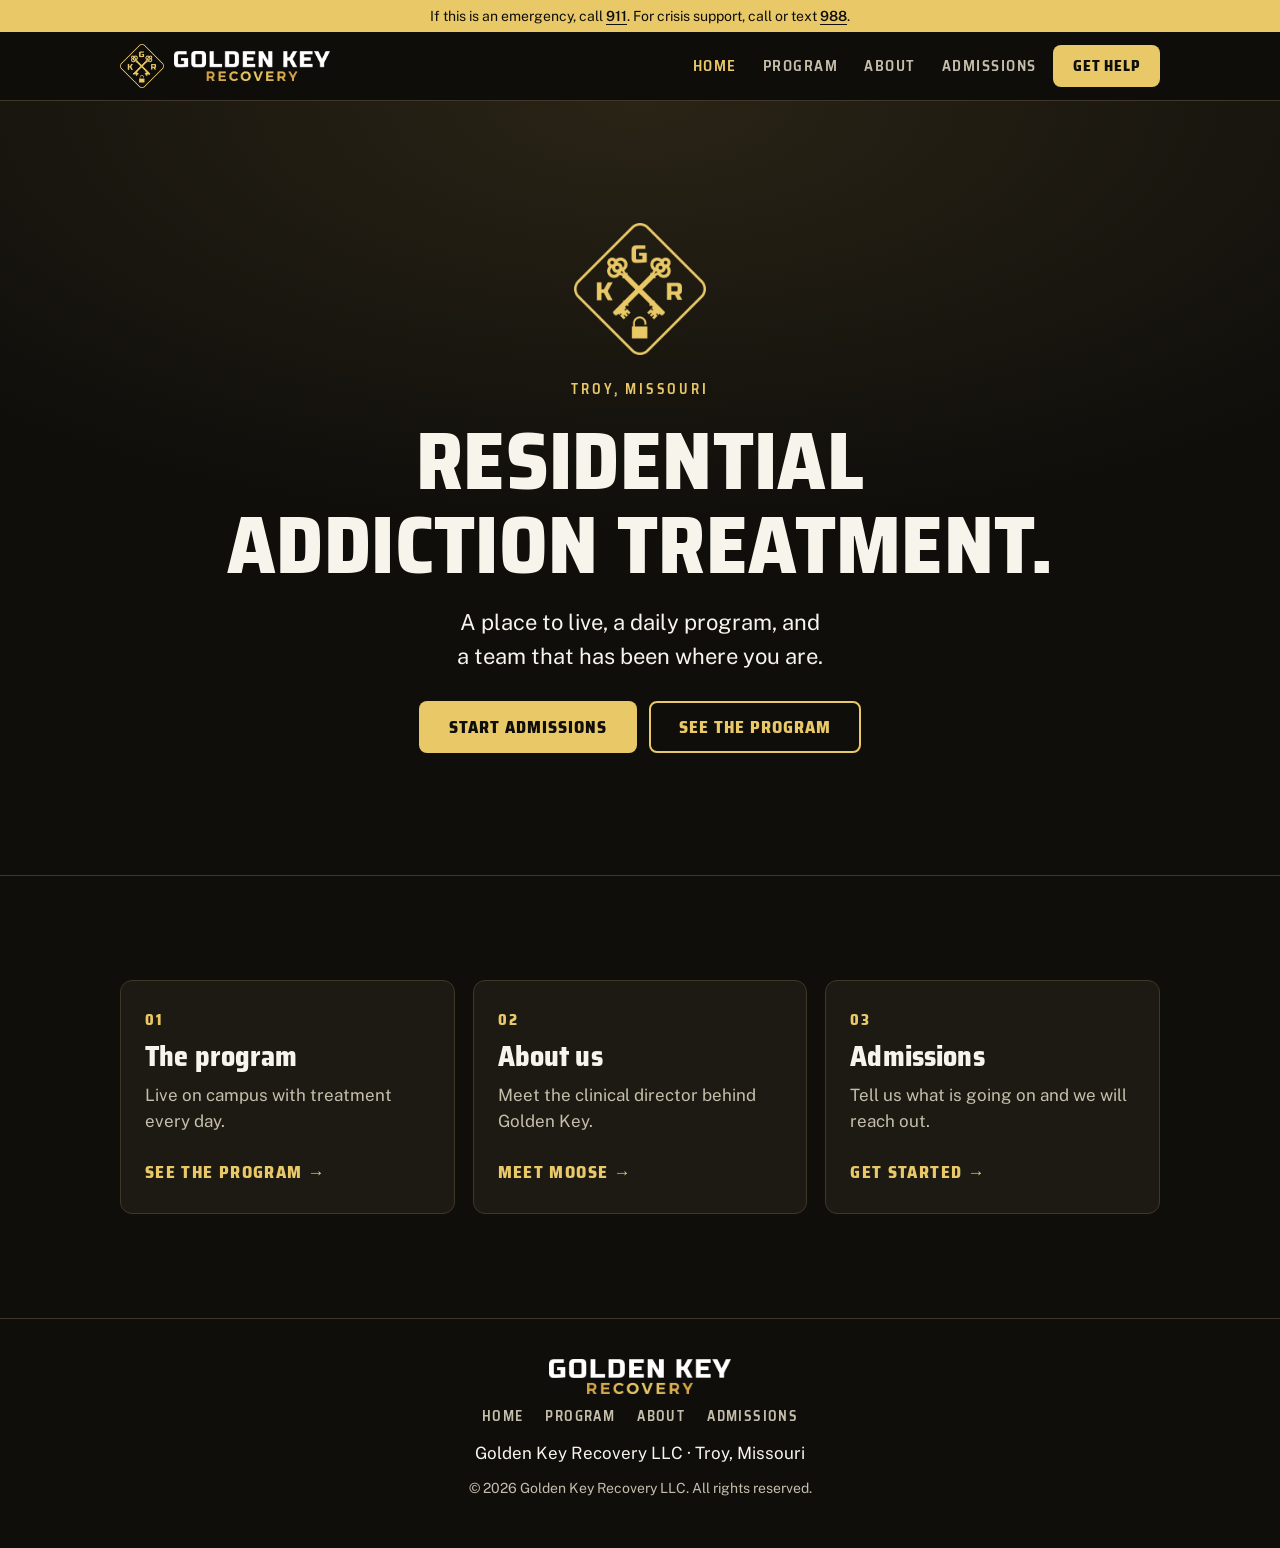
==== index.html @ 9b4f97b7 "Split site into four pages: Home, Program, About, Admissions" ====
<!doctype html>
<html lang="en">
<head>
<meta charset="utf-8">
<meta name="viewport" content="width=device-width, initial-scale=1, viewport-fit=cover">
<title>Golden Key Recovery | Residential Addiction Treatment in Troy, Missouri</title>
<meta name="description" content="Residential addiction treatment in Troy, Missouri. Help with drugs or alcohol, for you or someone you love.">
<!-- Preview build. Remove this robots tag at public launch. -->
<meta name="robots" content="noindex, nofollow">
<meta name="theme-color" content="#0F0E0B">
<link rel="icon" href="assets/favicon.png">
<link rel="stylesheet" href="css/style.css">
</head>
<body>

<a class="skip" href="#main">Skip to content</a>

<div class="strip">If this is an emergency, call <a href="tel:911">911</a>. For crisis support, call or text <a href="tel:988">988</a>.</div>

<header class="head">
  <div class="wrap head-row">
    <a class="brand" href="index.html" aria-label="Golden Key Recovery home">
      <img class="brand-mark" src="assets/mark.png" alt="" width="44" height="44">
      <img class="brand-word" src="assets/wordmark.png" alt="Golden Key Recovery" width="156" height="30">
    </a>
    <nav class="nav" aria-label="Main">
      <a href="index.html" aria-current="page">Home</a>
      <a href="program.html">Program</a>
      <a href="about.html">About</a>
      <a href="admissions.html">Admissions</a>
    </nav>
    <a class="btn btn-gold btn-sm head-cta" href="admissions.html">Get help</a>
  </div>
</header>

<main id="main">

<section class="hero" id="top" aria-labelledby="page-title">
  <!-- Background video: add assets/hero.mp4 and assets/hero.jpg, then set data-video="on" on this section. -->
  <div class="hero-media" aria-hidden="true">
    <video class="hero-video" muted loop playsinline preload="none" data-src="assets/hero.mp4"></video>
  </div>
  <div class="hero-tint" aria-hidden="true"></div>
  <div class="wrap hero-inner">
    <img class="hero-mark" src="assets/mark.png" alt="" width="132" height="132">
    <p class="label">Troy, Missouri</p>
    <h1 id="page-title">Residential addiction treatment.</h1>
    <p class="lead">A place to live, a daily program, and a team that has been where you are.</p>
    <div class="cta">
      <a class="btn btn-gold" href="admissions.html">Start admissions</a>
      <a class="btn btn-line" href="program.html">See the program</a>
    </div>
  </div>
</section>

<section class="band" aria-label="Explore">
  <div class="wrap">
    <ul class="tiles">
      <li><a class="tile" href="program.html">
        <span class="num">01</span>
        <h2>The program</h2>
        <p>Live on campus with treatment every day.</p>
        <span class="go">See the program <span aria-hidden="true">&rarr;</span></span>
      </a></li>
      <li><a class="tile" href="about.html">
        <span class="num">02</span>
        <h2>About us</h2>
        <p>Meet the clinical director behind Golden Key.</p>
        <span class="go">Meet Moose <span aria-hidden="true">&rarr;</span></span>
      </a></li>
      <li><a class="tile" href="admissions.html">
        <span class="num">03</span>
        <h2>Admissions</h2>
        <p>Tell us what is going on and we will reach out.</p>
        <span class="go">Get started <span aria-hidden="true">&rarr;</span></span>
      </a></li>
    </ul>
  </div>
</section>

</main>

<footer class="foot">
  <div class="wrap foot-row">
    <img src="assets/wordmark.png" alt="Golden Key Recovery" width="182" height="35">
    <nav class="foot-nav" aria-label="Footer">
      <a href="index.html">Home</a>
      <a href="program.html">Program</a>
      <a href="about.html">About</a>
      <a href="admissions.html">Admissions</a>
    </nav>
    <p>Golden Key Recovery LLC &middot; Troy, Missouri</p>
    <p class="fine">&copy; 2026 Golden Key Recovery LLC. All rights reserved.</p>
  </div>
</footer>

<script src="js/main.js" defer></script>
</body>
</html>
---- css/style.css ----
/* Golden Key Recovery. Brand: black, gold, white. Saira Semi Condensed + Public Sans. */

@font-face{font-family:"Saira Semi Condensed";src:url("../assets/fonts/saira-semi-condensed-latin-600-normal.woff2") format("woff2");font-weight:600;font-display:swap}
@font-face{font-family:"Saira Semi Condensed";src:url("../assets/fonts/saira-semi-condensed-latin-800-normal.woff2") format("woff2");font-weight:800;font-display:swap}
@font-face{font-family:"Public Sans";src:url("../assets/fonts/public-sans-latin-400-normal.woff2") format("woff2");font-weight:400;font-display:swap}
@font-face{font-family:"Public Sans";src:url("../assets/fonts/public-sans-latin-600-normal.woff2") format("woff2");font-weight:600;font-display:swap}

:root{
  --bg:#0F0E0B; --bg-alt:#17150F; --panel:#1D1A13;
  --fg:#F7F4EC; --muted:#C6BEAC; --line:#3F3829;
  --gold:#E8C867; --gold-deep:#CF9C40; --on-gold:#0F0E0B;
  --error:#FFB4A8;
  --display:"Saira Semi Condensed","Arial Narrow",Arial,sans-serif;
  --text:"Public Sans",-apple-system,"Segoe UI",Roboto,Arial,sans-serif;
  color-scheme:dark;
}

*,*::before,*::after{box-sizing:border-box}
html{scroll-behavior:smooth;scroll-padding-top:84px;-webkit-text-size-adjust:100%}
body{margin:0;background:var(--bg);color:var(--fg);font-family:var(--text);font-size:1.0625rem;line-height:1.55;-webkit-font-smoothing:antialiased}
h1,h2,h3,p,ul{margin:0}
ul{padding:0;list-style:none}
img{max-width:100%;height:auto;display:block}
a{color:inherit;text-underline-offset:.18em}
:focus-visible{outline:3px solid var(--gold);outline-offset:3px;border-radius:4px}

.wrap{width:100%;max-width:1080px;margin-inline:auto;padding-inline:max(20px,env(safe-area-inset-left,0px)) max(20px,env(safe-area-inset-right,0px))}
.skip{position:absolute;left:-9999px}
.skip:focus{left:12px;top:12px;z-index:50;background:var(--gold);color:var(--on-gold);padding:8px 12px;border-radius:6px}

.label{font-family:var(--display);font-weight:600;font-size:.875rem;letter-spacing:.2em;text-transform:uppercase;color:var(--gold)}
h1,h2,h3{font-family:var(--display);font-weight:800;line-height:1.05;letter-spacing:.005em;text-wrap:balance}
h1{font-size:clamp(2.6rem,8vw,5rem);text-transform:uppercase}
h2{font-size:clamp(1.9rem,5vw,3rem);margin-top:10px}
h3{font-size:1.375rem;font-weight:600}

/* Buttons */
.btn{display:inline-flex;align-items:center;justify-content:center;min-height:52px;padding:0 28px;border-radius:8px;border:2px solid transparent;font-family:var(--display);font-weight:800;font-size:1.0625rem;letter-spacing:.06em;text-transform:uppercase;text-decoration:none;cursor:pointer;transition:background .15s,color .15s,border-color .15s}
.btn-gold{background:var(--gold);color:var(--on-gold)}
.btn-gold:hover{background:#F2D98A}
.btn-line{border-color:var(--gold);color:var(--gold)}
.btn-line:hover{background:var(--gold);color:var(--on-gold)}
.btn-sm{min-height:42px;padding:0 18px;font-size:.9375rem}
.btn-wide{width:100%}

/* Top strip and header */
.strip{background:var(--gold);color:var(--on-gold);text-align:center;font-size:.875rem;line-height:1.3;padding:7px 16px}
.strip a{font-weight:600}
.head{position:sticky;top:0;z-index:20;background:rgba(15,14,11,.92);backdrop-filter:blur(8px);border-bottom:1px solid var(--line)}
.head-row{display:flex;align-items:center;gap:16px;min-height:68px}
.brand{display:flex;align-items:center;gap:10px;text-decoration:none;margin-right:auto}
.brand-mark{width:44px;height:44px}
.brand-word{width:156px}
.nav{display:flex;gap:26px}
.nav a{font-family:var(--display);font-weight:600;letter-spacing:.1em;text-transform:uppercase;font-size:.9375rem;text-decoration:none;color:var(--muted)}
.nav a:hover{color:var(--gold)}

/* Hero */
.hero{position:relative;isolation:isolate;display:grid;place-items:center;min-height:min(86vh,820px);padding-block:72px;overflow:hidden;text-align:center;
  background:radial-gradient(120% 90% at 50% 0%,#2A2416 0%,var(--bg) 62%)}
.hero-media,.hero-tint{position:absolute;inset:0;z-index:-1}
.hero-media{display:none}
.hero-video{width:100%;height:100%;object-fit:cover}
.hero[data-video="on"] .hero-media{display:block}
.hero[data-video="on"] .hero-tint{background:linear-gradient(180deg,rgba(15,14,11,.62) 0%,rgba(15,14,11,.5) 45%,rgba(15,14,11,.88) 100%)}
.hero-inner{display:flex;flex-direction:column;align-items:center;gap:18px}
.hero-mark{width:132px;height:132px;margin-bottom:6px}
.lead{font-size:clamp(1.125rem,2.4vw,1.375rem);color:var(--fg);max-width:34ch;text-wrap:balance}
.cta{display:flex;flex-wrap:wrap;gap:12px;justify-content:center;margin-top:10px}

/* Bands */
.band{padding-block:clamp(56px,9vw,104px);border-top:1px solid var(--line)}
.band-alt{background:var(--bg-alt)}

.cards{display:grid;grid-template-columns:repeat(3,1fr);gap:18px;margin-top:36px}
.card{background:var(--panel);border:1px solid var(--line);border-radius:12px;padding:26px 24px 28px}
.num{font-family:var(--display);font-weight:800;font-size:.9375rem;letter-spacing:.14em;color:var(--gold)}
.card h3{margin:10px 0 8px}
.card p{color:var(--muted)}

/* About */
.about{display:grid;grid-template-columns:280px 1fr;gap:clamp(28px,5vw,64px);align-items:center}
.portrait{width:280px;height:280px;border-radius:50%;object-fit:cover;border:3px solid var(--gold)}
.role{font-family:var(--display);font-weight:600;letter-spacing:.14em;text-transform:uppercase;color:var(--gold);margin:6px 0 16px}
.about-text p:not(.label):not(.role){color:var(--muted);max-width:58ch}
.creds{margin-top:20px;display:grid;gap:8px}
.creds li{position:relative;padding-left:22px}
.creds li::before{content:"";position:absolute;left:0;top:.55em;width:9px;height:9px;background:var(--gold);transform:rotate(45deg)}

/* Form */
.form-wrap{display:grid;grid-template-columns:1fr 1.25fr;gap:clamp(28px,5vw,64px);align-items:start}
.form-head p:not(.label){color:var(--muted);margin-top:14px;max-width:40ch}
.form{background:var(--panel);border:1px solid var(--line);border-radius:14px;padding:clamp(20px,3.5vw,32px);display:grid;gap:18px}
.row{display:grid;grid-template-columns:1fr 1fr;gap:16px}
.field{display:grid;gap:6px;min-width:0}
label{font-weight:600;font-size:.9375rem}
.opt{font-weight:400;color:var(--muted)}
input,select,textarea{width:100%;min-height:50px;padding:12px 14px;background:var(--bg);color:var(--fg);border:1.5px solid var(--line);border-radius:8px;font:inherit;font-size:1rem}
textarea{resize:vertical;min-height:108px}
select{appearance:none;-webkit-appearance:none;padding-right:40px;background-image:linear-gradient(45deg,transparent 50%,var(--gold) 50%),linear-gradient(135deg,var(--gold) 50%,transparent 50%);background-position:calc(100% - 20px) 55%,calc(100% - 14px) 55%;background-size:6px 6px;background-repeat:no-repeat}
input:focus,select:focus,textarea:focus{outline:none;border-color:var(--gold);box-shadow:0 0 0 3px rgba(232,200,103,.25)}
.invalid{border-color:var(--error)}
.form-error{color:var(--error);font-size:.9375rem}
.fine{font-size:.875rem;color:var(--muted)}
.form .fine{text-align:center}
[hidden]{display:none !important}

.done{background:var(--panel);border:1px solid var(--gold);border-radius:14px;padding:clamp(28px,5vw,48px);text-align:center;display:grid;justify-items:center;gap:14px}
.done h3{font-size:1.875rem;font-weight:800}
.done p{color:var(--muted);max-width:44ch}

/* Footer */
.foot{border-top:1px solid var(--line);padding-block:40px 48px;padding-bottom:max(48px,env(safe-area-inset-bottom,0px))}
.foot-row{display:grid;justify-items:center;gap:12px;text-align:center}
.foot img{width:182px}

/* Small screens */
@media (max-width:820px){
  .cards{grid-template-columns:1fr}
  .about{grid-template-columns:1fr;justify-items:center;text-align:center}
  .about-text p:not(.label):not(.role){margin-inline:auto}
  .creds{justify-items:start;width:fit-content;margin-inline:auto;text-align:left}
  .portrait{width:220px;height:220px}
  .form-wrap{grid-template-columns:1fr}
}
@media (max-width:560px){
  .nav{display:none}
  .brand-word{width:128px}
  .row{grid-template-columns:1fr}
  .hero{min-height:auto;padding-block:56px 64px}
  .hero-mark{width:104px;height:104px}
  .cta{width:100%}
  .cta .btn{width:100%}
}
@media (prefers-reduced-motion:reduce){
  html{scroll-behavior:auto}
  .btn{transition:none}
}

/* Multi-page additions */
.nav a[aria-current="page"]{color:var(--gold)}
.page-top{padding-block:clamp(48px,8vw,88px) clamp(40px,6vw,64px);background:radial-gradient(120% 120% at 50% 0%,#2A2416 0%,var(--bg) 70%)}
.page-top h1{font-size:clamp(2.2rem,6.5vw,4rem);margin-top:12px}
.page-top .lead{margin-top:16px;max-width:46ch;color:var(--muted)}

.tiles{display:grid;grid-template-columns:repeat(3,1fr);gap:18px}
.tile{display:flex;flex-direction:column;gap:10px;height:100%;background:var(--panel);border:1px solid var(--line);border-radius:12px;padding:28px 24px;text-decoration:none;transition:border-color .15s,transform .15s}
.tile:hover{border-color:var(--gold);transform:translateY(-3px)}
.tile h2{font-size:1.75rem;margin:0}
.tile p{color:var(--muted)}
.go{margin-top:auto;padding-top:14px;font-family:var(--display);font-weight:800;letter-spacing:.08em;text-transform:uppercase;color:var(--gold)}

.split{display:grid;grid-template-columns:1fr 1fr;gap:clamp(28px,5vw,64px);align-items:start}
.creds.big{margin-top:6px;gap:14px;font-size:1.125rem}

.cta-inner{display:grid;justify-items:center;text-align:center;gap:14px}
.cta-inner p{color:var(--muted)}
.cta-inner h2{margin:0}

.form-wrap{grid-template-columns:1fr 1.5fr}
.steps{list-style:none;padding:0;margin:0;display:grid;gap:26px}
.steps h3{margin:6px 0 4px}
.steps p{color:var(--muted)}

.foot-nav{display:flex;flex-wrap:wrap;justify-content:center;gap:8px 22px}
.foot-nav a{font-family:var(--display);font-weight:600;letter-spacing:.1em;text-transform:uppercase;font-size:.875rem;text-decoration:none;color:var(--muted)}
.foot-nav a:hover{color:var(--gold)}

@media (max-width:820px){
  .tiles{grid-template-columns:1fr}
  .split{grid-template-columns:1fr}
  .form-wrap{grid-template-columns:1fr}
}
@media (max-width:700px){
  .head-row{flex-wrap:wrap;padding-block:10px 0;row-gap:6px}
  .nav{display:flex;order:3;width:100%;justify-content:space-between;gap:8px;border-top:1px solid var(--line);padding-block:10px}
  .nav a{font-size:.875rem;letter-spacing:.06em;padding-block:4px}
}
@media (prefers-reduced-motion:reduce){.tile{transition:none}.tile:hover{transform:none}}
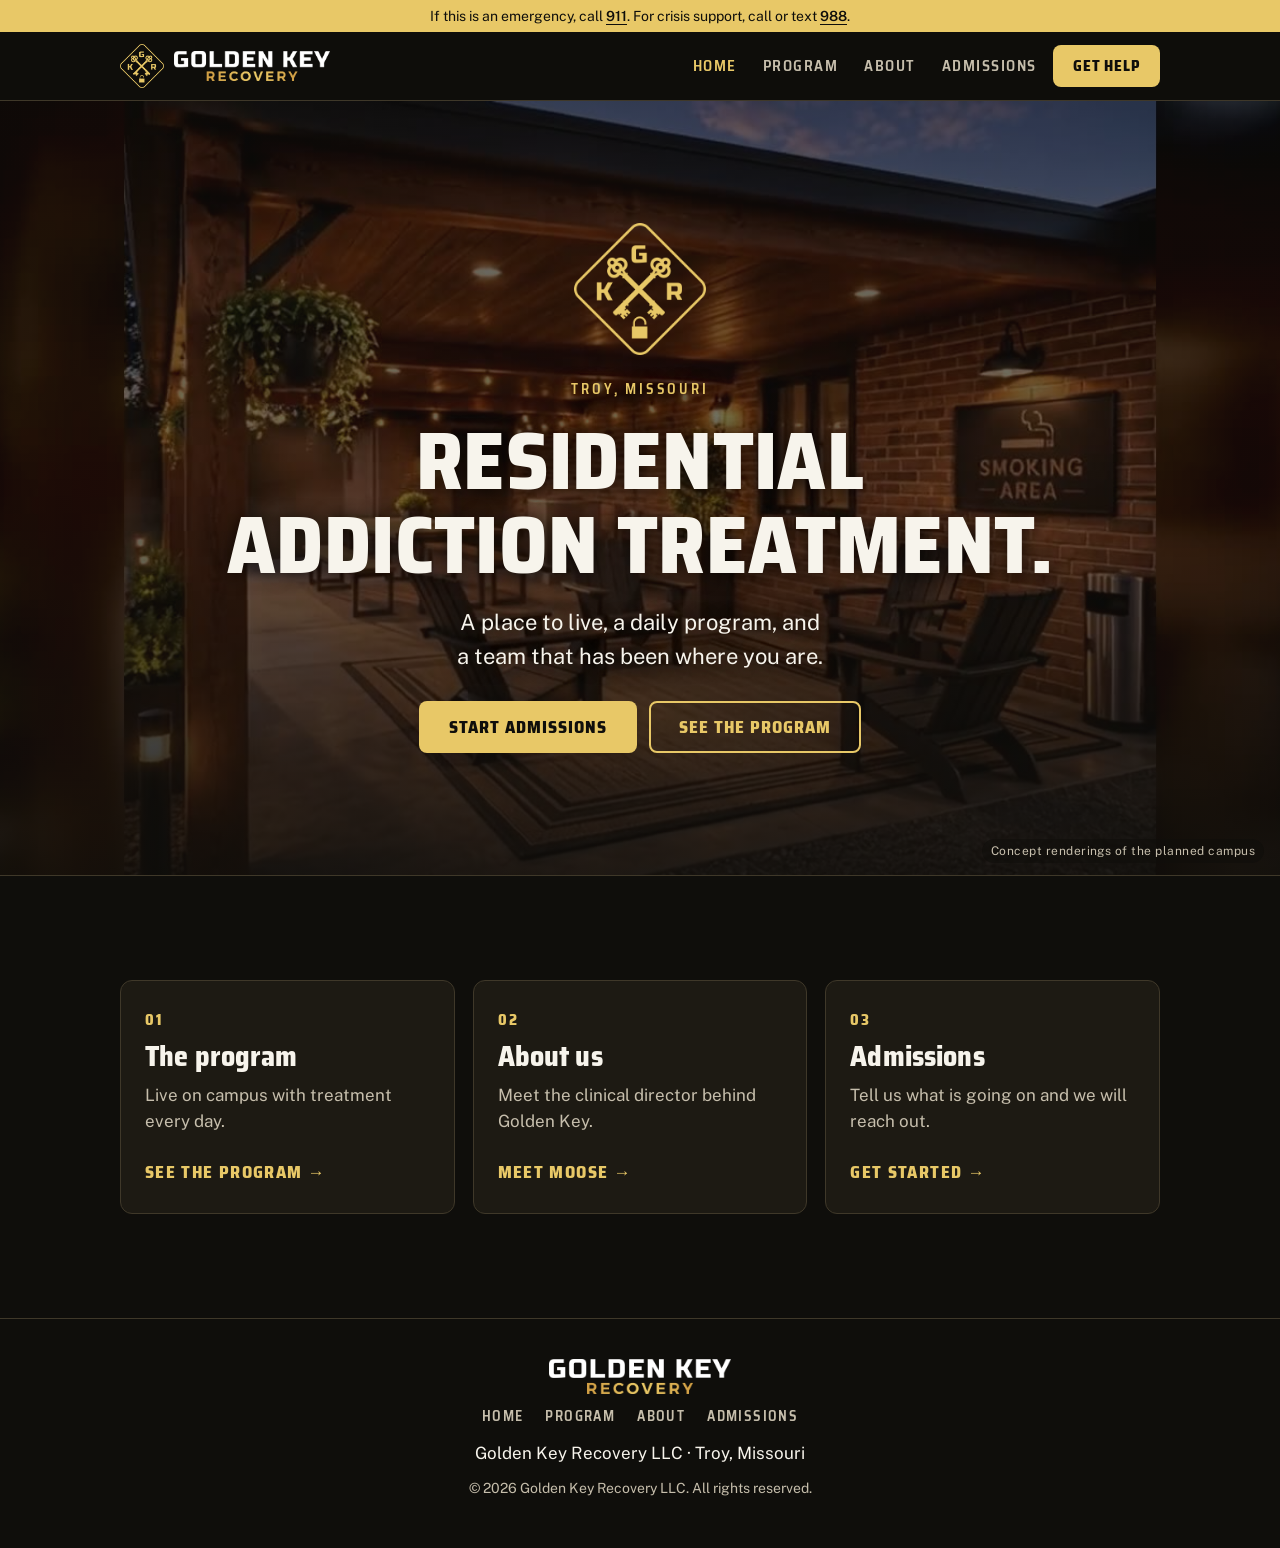
==== commit 27311107: "Add background video to home page" ====
--- a/index.html
+++ b/index.html
@@ -35,10 +35,10 @@
 
 <main id="main">
 
-<section class="hero" id="top" aria-labelledby="page-title">
-  <!-- Background video: add assets/hero.mp4 and assets/hero.jpg, then set data-video="on" on this section. -->
+<section class="hero" id="top" aria-labelledby="page-title" data-video="on">
+  <!-- Background video. Set data-video="off" to turn it off. -->
   <div class="hero-media" aria-hidden="true">
-    <video class="hero-video" muted loop playsinline preload="none" data-src="assets/hero.mp4"></video>
+    <video class="hero-video" muted loop playsinline preload="none" poster="assets/hero.jpg" data-src="assets/hero.mp4"></video>
   </div>
   <div class="hero-tint" aria-hidden="true"></div>
   <div class="wrap hero-inner">
@@ -51,6 +51,7 @@
       <a class="btn btn-line" href="program.html">See the program</a>
     </div>
   </div>
+  <p class="hero-note">Concept renderings of the planned campus</p>
 </section>
 
 <section class="band" aria-label="Explore">
--- a/css/style.css
+++ b/css/style.css
@@ -177,3 +177,10 @@
   .nav a{font-size:.875rem;letter-spacing:.06em;padding-block:4px}
 }
 @media (prefers-reduced-motion:reduce){.tile{transition:none}.tile:hover{transform:none}}
+
+/* Hero video */
+.hero[data-video="on"]{background:var(--bg)}
+.hero[data-video="on"] .hero-tint{background:linear-gradient(180deg,rgba(15,14,11,.66) 0%,rgba(15,14,11,.58) 50%,rgba(15,14,11,.9) 100%)}
+.hero[data-video="on"] h1,.hero[data-video="on"] .lead,.hero[data-video="on"] .label{text-shadow:0 2px 18px rgba(0,0,0,.75)}
+.hero-note{display:none}
+.hero[data-video="on"] .hero-note{display:block;position:absolute;right:16px;bottom:12px;margin:0;font-size:.75rem;letter-spacing:.04em;color:var(--muted);background:rgba(15,14,11,.6);padding:3px 9px;border-radius:999px}
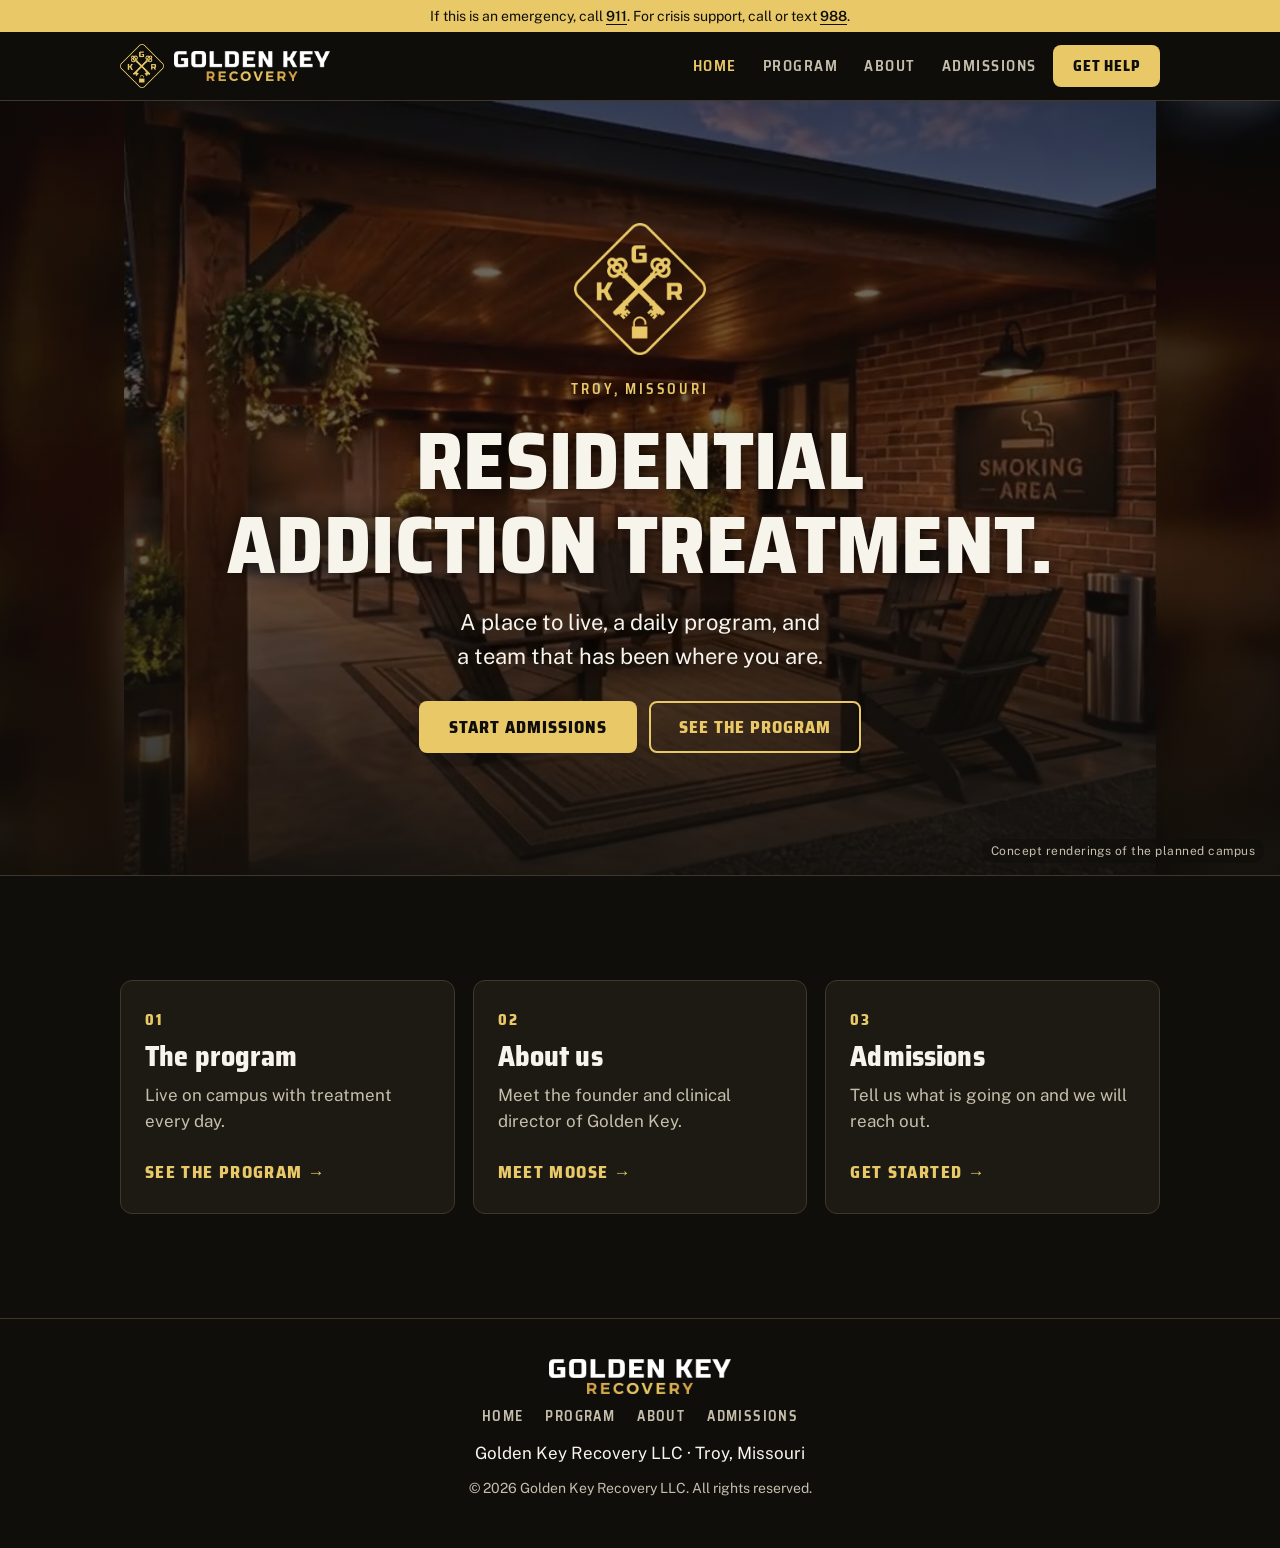
==== commit 141555bd: "Title: Founder and Clinical Director; mentoring claim to hundreds" ====
--- a/index.html
+++ b/index.html
@@ -66,7 +66,7 @@
       <li><a class="tile" href="about.html">
         <span class="num">02</span>
         <h2>About us</h2>
-        <p>Meet the clinical director behind Golden Key.</p>
+        <p>Meet the founder and clinical director of Golden Key.</p>
         <span class="go">Meet Moose <span aria-hidden="true">&rarr;</span></span>
       </a></li>
       <li><a class="tile" href="admissions.html">
--- a/css/style.css
+++ b/css/style.css
@@ -184,3 +184,8 @@
 .hero[data-video="on"] h1,.hero[data-video="on"] .lead,.hero[data-video="on"] .label{text-shadow:0 2px 18px rgba(0,0,0,.75)}
 .hero-note{display:none}
 .hero[data-video="on"] .hero-note{display:block;position:absolute;right:16px;bottom:12px;margin:0;font-size:.75rem;letter-spacing:.04em;color:var(--muted);background:rgba(15,14,11,.6);padding:3px 9px;border-radius:999px}
+
+/* About: stronger bio */
+.bio-lead{font-family:var(--display);font-weight:600;font-size:clamp(1.3rem,2.6vw,1.6rem);line-height:1.25;color:var(--fg) !important;margin-bottom:14px}
+.about-text p:not(.label):not(.role):not(.bio-lead){color:var(--fg);font-size:1.125rem}
+.creds li{font-weight:600}
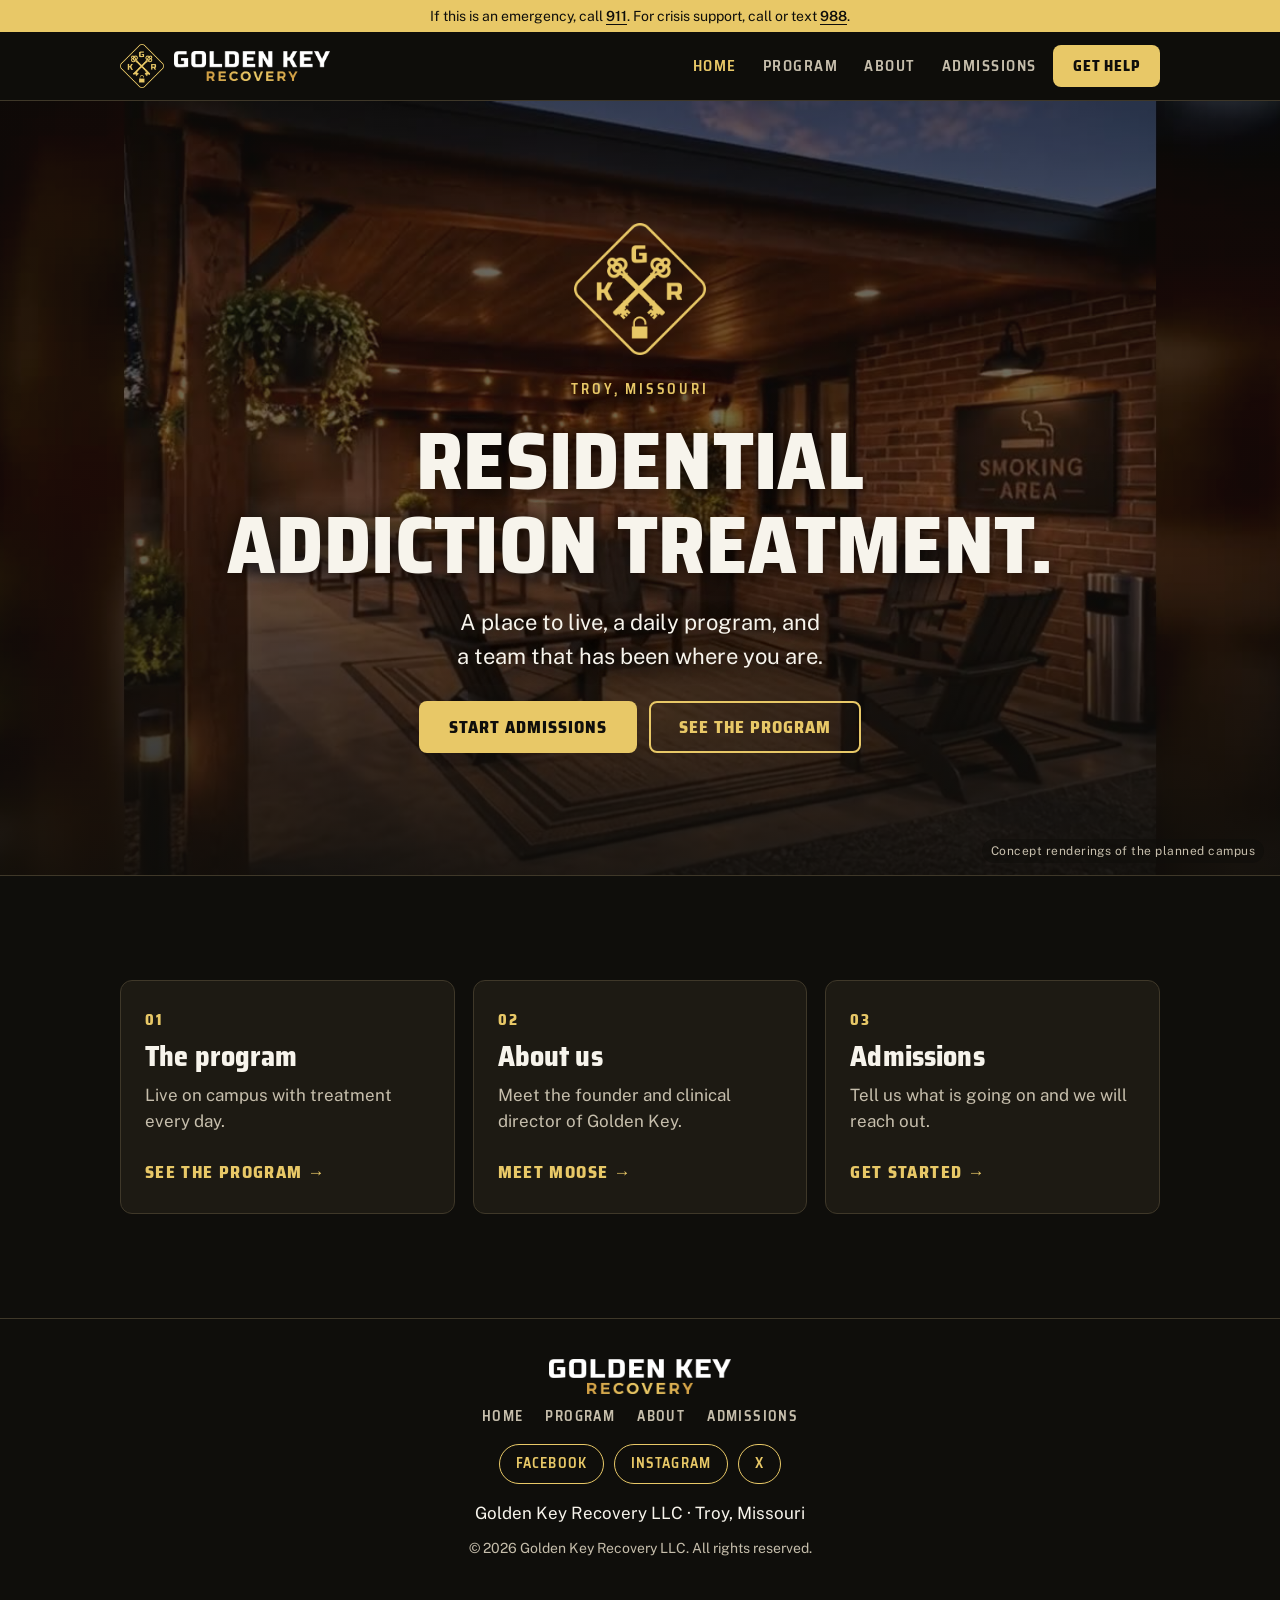
==== commit 12a00e64: "Add social links to footer and signature" ====
--- a/index.html
+++ b/index.html
@@ -90,6 +90,11 @@
       <a href="about.html">About</a>
       <a href="admissions.html">Admissions</a>
     </nav>
+    <ul class="social" aria-label="Social media">
+      <li><a href="https://www.facebook.com/GoldenKeyRecovery" target="_blank" rel="noopener">Facebook</a></li>
+      <li><a href="https://www.instagram.com/GoldenKeyRecovery" target="_blank" rel="noopener">Instagram</a></li>
+      <li><a href="https://x.com/GKRecovery" target="_blank" rel="noopener">X</a></li>
+    </ul>
     <p>Golden Key Recovery LLC &middot; Troy, Missouri</p>
     <p class="fine">&copy; 2026 Golden Key Recovery LLC. All rights reserved.</p>
   </div>
--- a/css/style.css
+++ b/css/style.css
@@ -189,3 +189,8 @@
 .bio-lead{font-family:var(--display);font-weight:600;font-size:clamp(1.3rem,2.6vw,1.6rem);line-height:1.25;color:var(--fg) !important;margin-bottom:14px}
 .about-text p:not(.label):not(.role):not(.bio-lead){color:var(--fg);font-size:1.125rem}
 .creds li{font-weight:600}
+
+/* Footer social links */
+.social{display:flex;flex-wrap:wrap;justify-content:center;gap:10px;margin:4px 0}
+.social a{display:inline-flex;align-items:center;min-height:40px;padding:0 16px;border:1.5px solid var(--gold);border-radius:999px;font-family:var(--display);font-weight:600;letter-spacing:.08em;text-transform:uppercase;font-size:.875rem;text-decoration:none;color:var(--gold)}
+.social a:hover{background:var(--gold);color:var(--on-gold)}
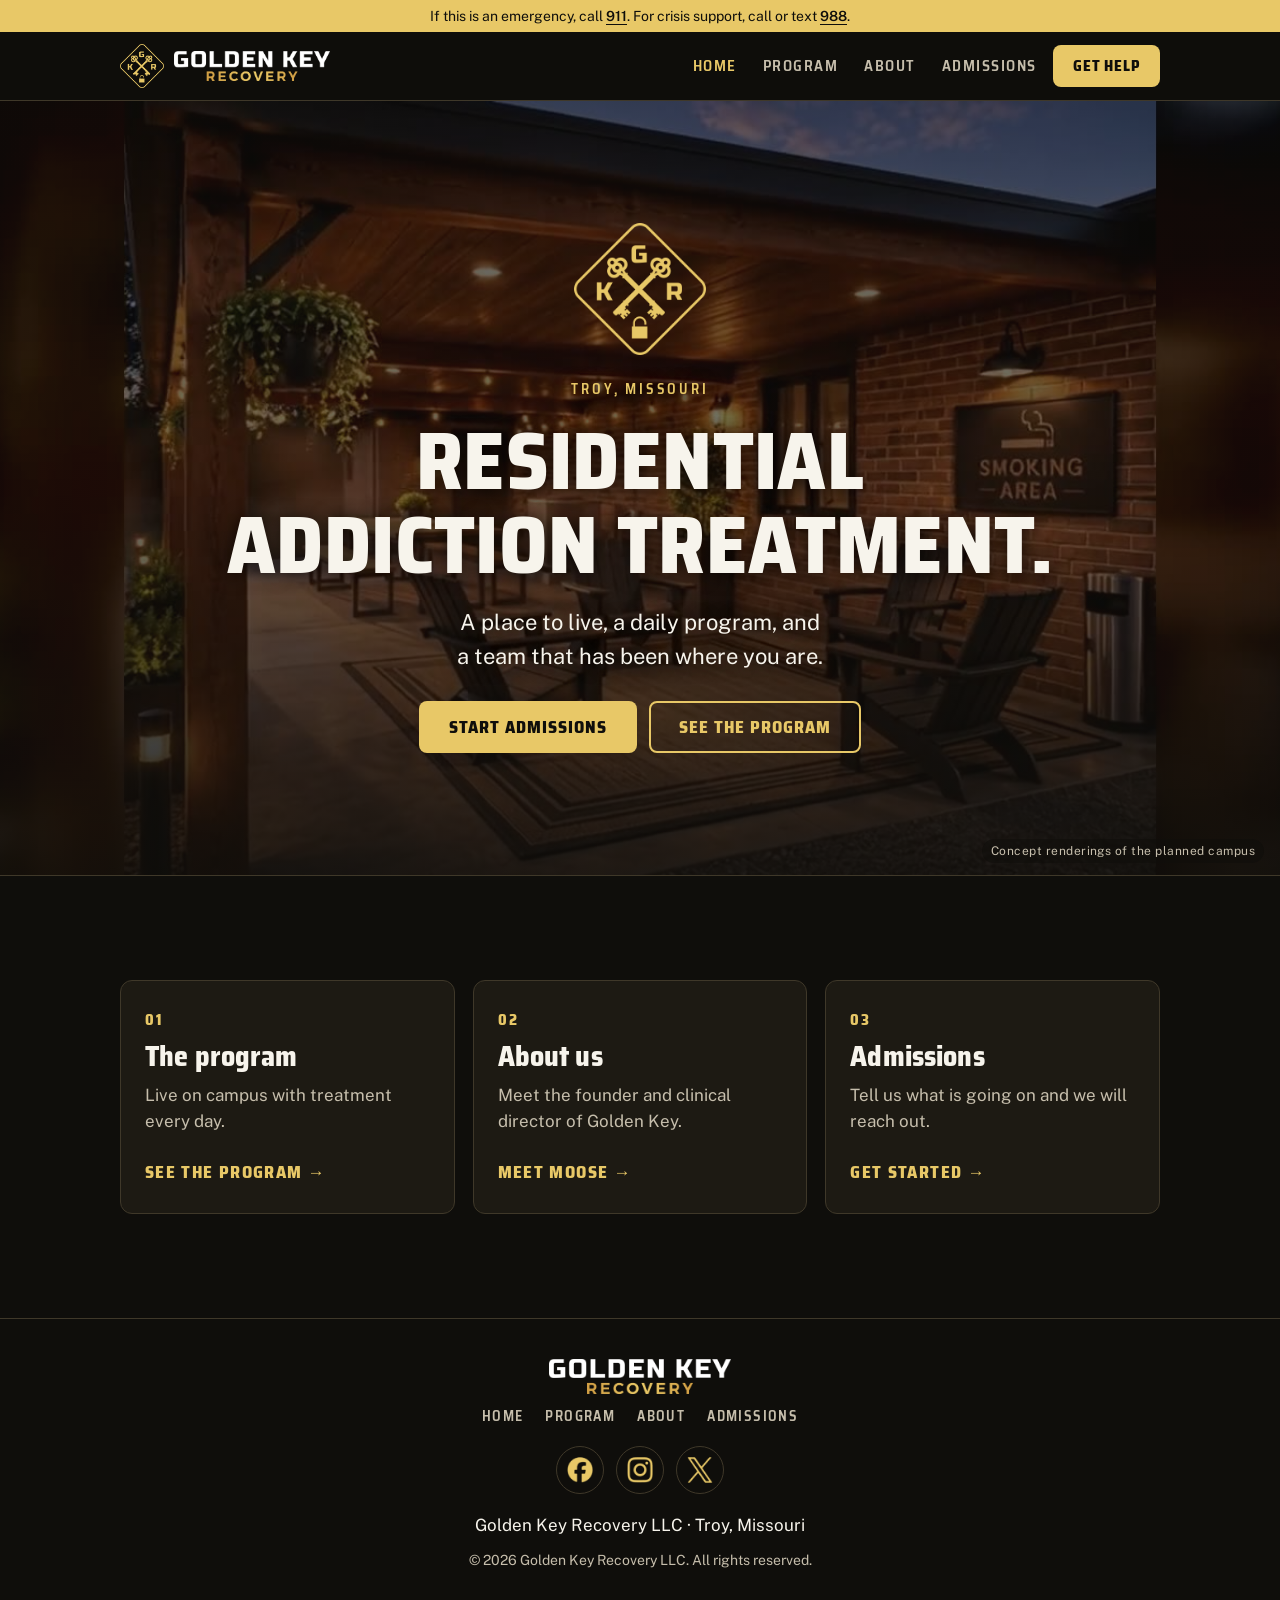
==== commit 89d66224: "Social icons in footer and signature" ====
--- a/index.html
+++ b/index.html
@@ -91,9 +91,9 @@
       <a href="admissions.html">Admissions</a>
     </nav>
     <ul class="social" aria-label="Social media">
-      <li><a href="https://www.facebook.com/GoldenKeyRecovery" target="_blank" rel="noopener">Facebook</a></li>
-      <li><a href="https://www.instagram.com/GoldenKeyRecovery" target="_blank" rel="noopener">Instagram</a></li>
-      <li><a href="https://x.com/GKRecovery" target="_blank" rel="noopener">X</a></li>
+      <li><a href="https://www.facebook.com/GoldenKeyRecovery" target="_blank" rel="noopener" aria-label="Facebook"><img src="assets/icon-facebook-gold.png" alt="" width="26" height="26"></a></li>
+      <li><a href="https://www.instagram.com/GoldenKeyRecovery" target="_blank" rel="noopener" aria-label="Instagram"><img src="assets/icon-instagram-gold.png" alt="" width="26" height="26"></a></li>
+      <li><a href="https://x.com/GKRecovery" target="_blank" rel="noopener" aria-label="X"><img src="assets/icon-x-gold.png" alt="" width="26" height="26"></a></li>
     </ul>
     <p>Golden Key Recovery LLC &middot; Troy, Missouri</p>
     <p class="fine">&copy; 2026 Golden Key Recovery LLC. All rights reserved.</p>
--- a/css/style.css
+++ b/css/style.css
@@ -191,6 +191,7 @@
 .creds li{font-weight:600}
 
 /* Footer social links */
-.social{display:flex;flex-wrap:wrap;justify-content:center;gap:10px;margin:4px 0}
-.social a{display:inline-flex;align-items:center;min-height:40px;padding:0 16px;border:1.5px solid var(--gold);border-radius:999px;font-family:var(--display);font-weight:600;letter-spacing:.08em;text-transform:uppercase;font-size:.875rem;text-decoration:none;color:var(--gold)}
-.social a:hover{background:var(--gold);color:var(--on-gold)}
+.social{display:flex;flex-wrap:wrap;justify-content:center;gap:12px;margin:6px 0}
+.social a{display:grid;place-items:center;width:48px;height:48px;border:1.5px solid var(--line);border-radius:50%;transition:border-color .15s,background .15s}
+.social a:hover{border-color:var(--gold);background:rgba(232,200,103,.12)}
+.social img{width:26px;height:26px}
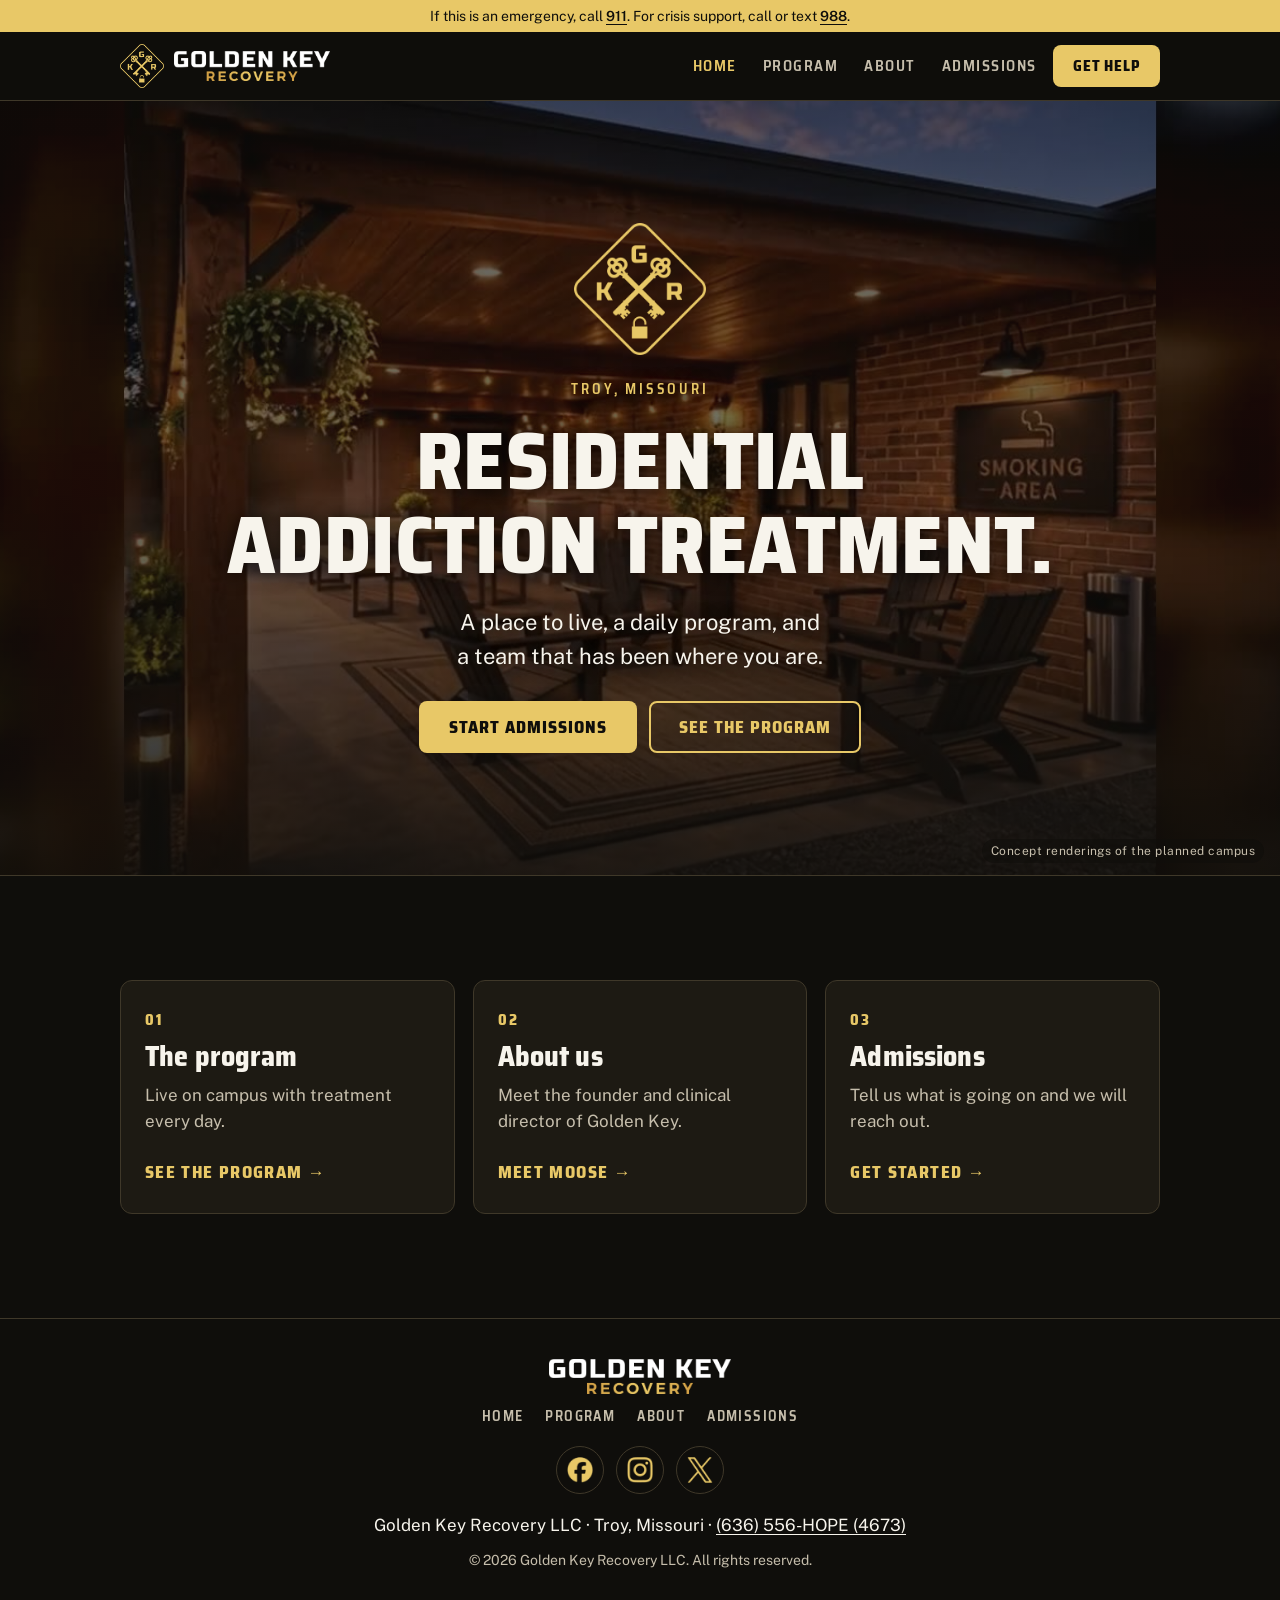
==== commit 42531dc6: "Add (636) 556-HOPE phone number to footers, admissions page and email signature Co-Authored-By: Clau" ====
--- a/index.html
+++ b/index.html
@@ -5,6 +5,19 @@
 <meta name="viewport" content="width=device-width, initial-scale=1, viewport-fit=cover">
 <title>Golden Key Recovery | Residential Addiction Treatment in Troy, Missouri</title>
 <meta name="description" content="Residential addiction treatment in Troy, Missouri. Help with drugs or alcohol, for you or someone you love.">
+<meta property="og:type" content="website">
+<meta property="og:site_name" content="Golden Key Recovery">
+<meta property="og:title" content="Golden Key Recovery | Residential Addiction Treatment in Troy, Missouri">
+<meta property="og:description" content="Residential addiction treatment in Troy, Missouri. Help with drugs or alcohol, for you or someone you love.">
+<meta property="og:url" content="https://goldenkeyrecovery.com/">
+<meta property="og:image" content="https://goldenkeyrecovery.com/assets/share.jpg">
+<meta property="og:image:width" content="1200">
+<meta property="og:image:height" content="630">
+<meta property="og:image:alt" content="Golden Key Recovery logo">
+<meta name="twitter:card" content="summary_large_image">
+<meta name="twitter:image" content="https://goldenkeyrecovery.com/assets/share.jpg">
+<link rel="canonical" href="https://goldenkeyrecovery.com/">
+<link rel="apple-touch-icon" href="assets/profile-logo.png">
 <!-- Preview build. Remove this robots tag at public launch. -->
 <meta name="robots" content="noindex, nofollow">
 <meta name="theme-color" content="#0F0E0B">
@@ -95,7 +108,7 @@
       <li><a href="https://www.instagram.com/GoldenKeyRecovery" target="_blank" rel="noopener" aria-label="Instagram"><img src="assets/icon-instagram-gold.png" alt="" width="26" height="26"></a></li>
       <li><a href="https://x.com/GKRecovery" target="_blank" rel="noopener" aria-label="X"><img src="assets/icon-x-gold.png" alt="" width="26" height="26"></a></li>
     </ul>
-    <p>Golden Key Recovery LLC &middot; Troy, Missouri</p>
+    <p>Golden Key Recovery LLC &middot; Troy, Missouri &middot; <a href="tel:+16365564673">(636) 556-HOPE (4673)</a></p>
     <p class="fine">&copy; 2026 Golden Key Recovery LLC. All rights reserved.</p>
   </div>
 </footer>
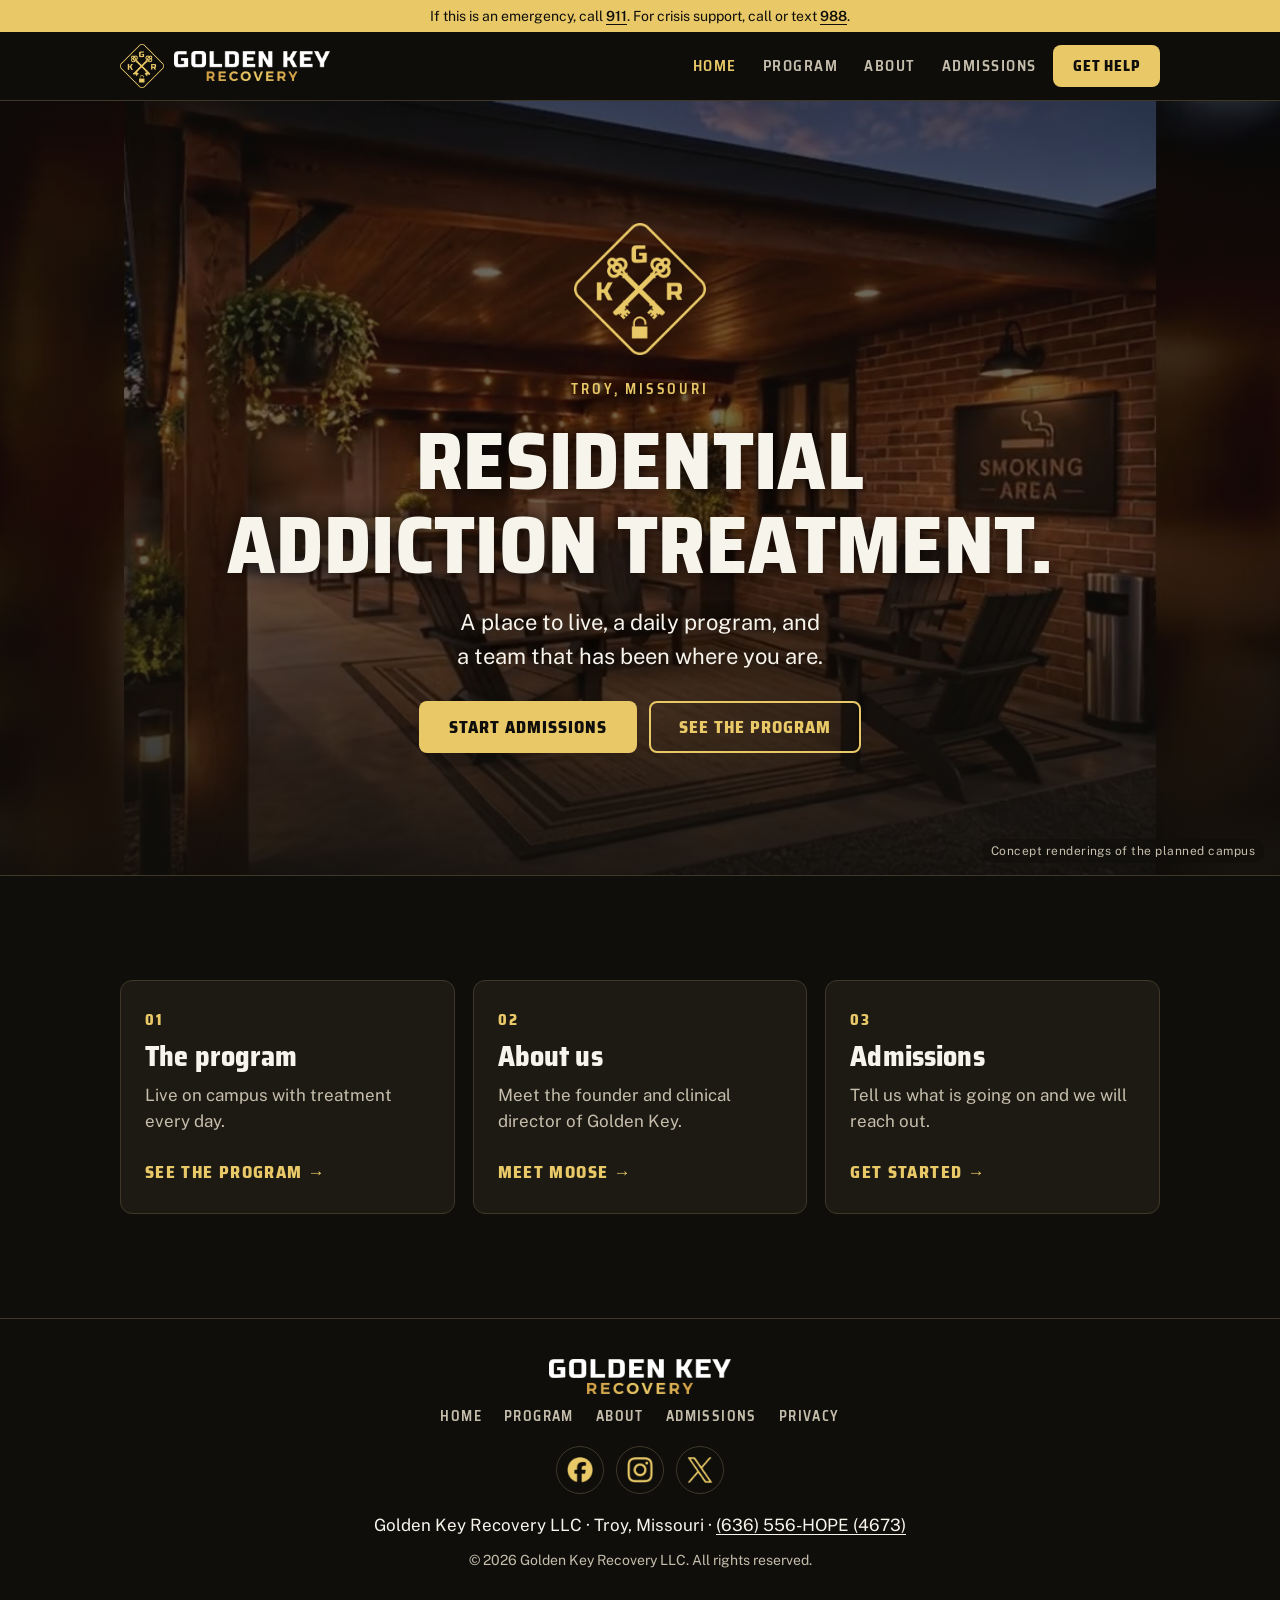
==== commit 5d863687: "Add privacy policy page, footer links and text-message consent checkbox Co-Authored-By: Claude Fable" ====
--- a/index.html
+++ b/index.html
@@ -102,6 +102,7 @@
       <a href="program.html">Program</a>
       <a href="about.html">About</a>
       <a href="admissions.html">Admissions</a>
+      <a href="privacy.html">Privacy</a>
     </nav>
     <ul class="social" aria-label="Social media">
       <li><a href="https://www.facebook.com/GoldenKeyRecovery" target="_blank" rel="noopener" aria-label="Facebook"><img src="assets/icon-facebook-gold.png" alt="" width="26" height="26"></a></li>
--- a/css/style.css
+++ b/css/style.css
@@ -195,3 +195,12 @@
 .social a{display:grid;place-items:center;width:48px;height:48px;border:1.5px solid var(--line);border-radius:50%;transition:border-color .15s,background .15s}
 .social a:hover{border-color:var(--gold);background:rgba(232,200,103,.12)}
 .social img{width:26px;height:26px}
+
+/* Privacy policy and form consent */
+.policy{max-width:70ch}
+.policy h2{font-size:1.5rem;margin-top:36px}
+.policy p,.policy ul{margin-top:12px;color:var(--muted)}
+.policy ul{padding-left:1.25em;display:grid;gap:6px}
+.policy a{color:var(--gold)}
+.check{display:grid;grid-template-columns:auto 1fr;gap:10px;align-items:start;font-size:.875rem;line-height:1.45;color:var(--muted)}
+.check input{width:20px;height:20px;margin-top:2px;accent-color:var(--gold)}
